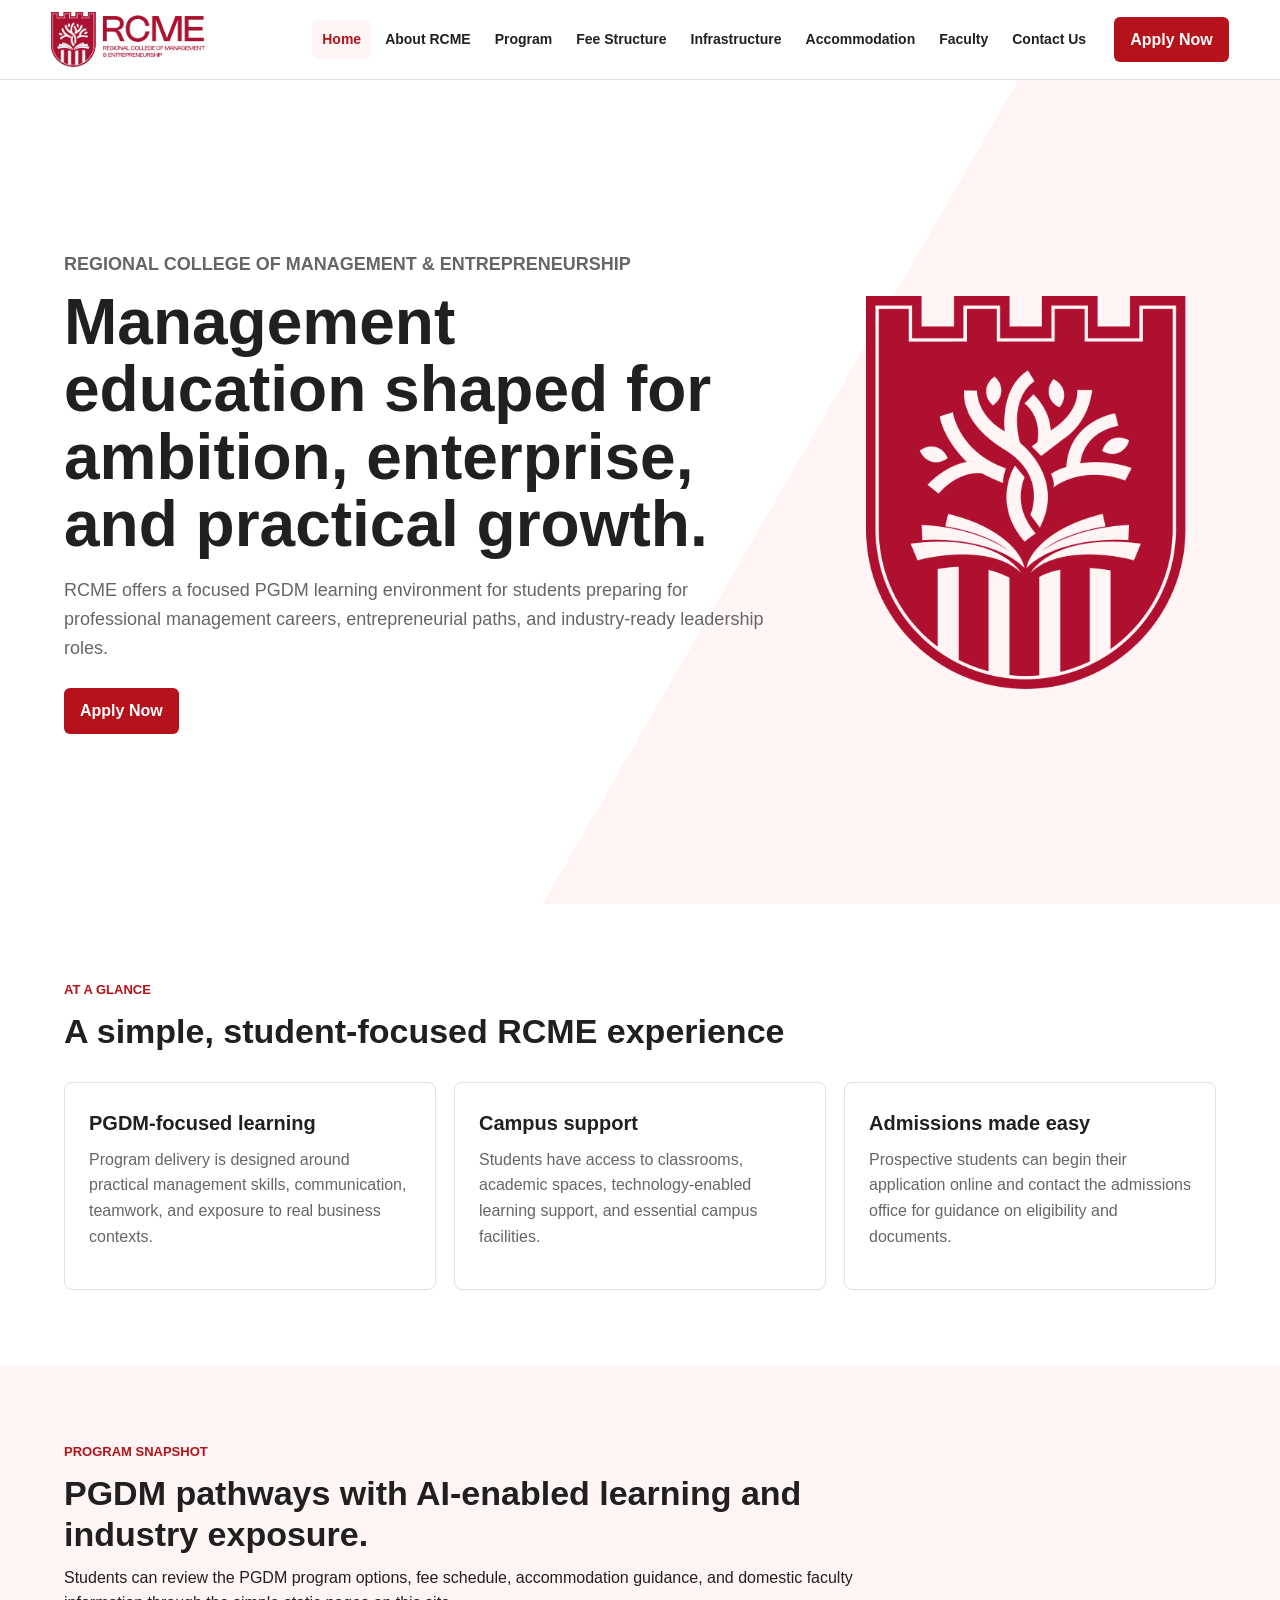
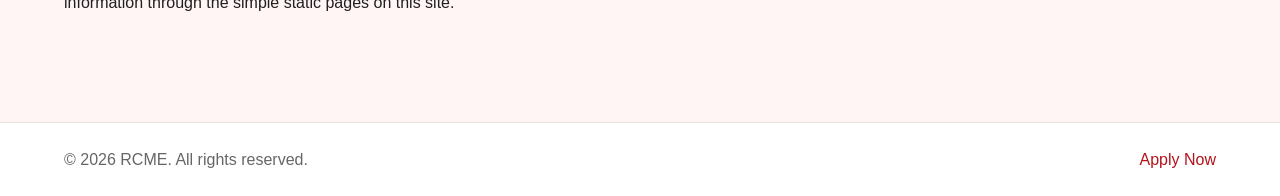
==== index.html @ aa35186c "Build RCME static website" ====
<!doctype html>
<html lang="en">
<head>
  <meta charset="utf-8">
  <meta name="viewport" content="width=device-width, initial-scale=1">
  <title>RCME | Home</title>
  <meta name="description" content="RCME official static website with program, fee, campus, accommodation, faculty, and contact information.">
  <link rel="stylesheet" href="css/styles.css">
</head>
<body>
  <header class="site-header">
    <a class="brand" href="index.html" aria-label="RCME home">
      <img src="assets/rcme_primary_red_transparent.png" alt="RCME logo">
    </a>
    <button class="nav-toggle" type="button" aria-expanded="false" aria-controls="site-nav">Menu</button>
    <nav class="site-nav" id="site-nav" aria-label="Primary navigation">
      <a href="index.html" aria-current="page">Home</a>
      <a href="about.html">About RCME</a>
      <a href="program.html">Program</a>
      <a href="fee-structure.html">Fee Structure</a>
      <a href="infra.html">Infrastructure</a>
      <a href="accommodation.html">Accommodation</a>
      <a href="faculty-domestic.html">Faculty</a>
      <a href="contact.html">Contact Us</a>
    </nav>
    <a class="apply-link" href="https://apply.rcmb.in">Apply Now</a>
  </header>

  <main>
    <section class="hero">
      <div class="hero-content">
        <p class="eyebrow">Regional College of Management & Entrepreneurship</p>
        <h1>Management education shaped for ambition, enterprise, and practical growth.</h1>
        <p>RCME offers a focused PGDM learning environment for students preparing for professional management careers, entrepreneurial paths, and industry-ready leadership roles.</p>
        <div class="hero-actions">
          <a class="button primary" href="https://apply.rcmb.in">Apply Now</a>
        </div>
      </div>
      <div class="hero-mark">
        <img src="assets/rcme_red_transparent.png" alt="RCME emblem">
      </div>
    </section>

    <section class="section">
      <div class="section-heading">
        <p class="eyebrow">At a glance</p>
        <h2>A simple, student-focused RCME experience</h2>
      </div>
      <div class="feature-grid">
        <article class="feature-card">
          <h3>PGDM-focused learning</h3>
          <p>Program delivery is designed around practical management skills, communication, teamwork, and exposure to real business contexts.</p>
        </article>
        <article class="feature-card">
          <h3>Campus support</h3>
          <p>Students have access to classrooms, academic spaces, technology-enabled learning support, and essential campus facilities.</p>
        </article>
        <article class="feature-card">
          <h3>Admissions made easy</h3>
          <p>Prospective students can begin their application online and contact the admissions office for guidance on eligibility and documents.</p>
        </article>
      </div>
    </section>

    <section class="section section-soft">
      <div class="section-heading">
        <p class="eyebrow">Program Snapshot</p>
        <h2>PGDM pathways with AI-enabled learning and industry exposure.</h2>
        <p>Students can review the PGDM program options, fee schedule, accommodation guidance, and domestic faculty information through the simple static pages on this site.</p>
      </div>
    </section>
  </main>

  <footer class="site-footer">
    <p>&copy; 2026 RCME. All rights reserved.</p>
    <a href="https://apply.rcmb.in">Apply Now</a>
  </footer>

  <script src="js/main.js"></script>
</body>
</html>
---- css/styles.css ----
:root {
  --red: #b5121b;
  --red-dark: #7f0d14;
  --ink: #211f1f;
  --muted: #666;
  --line: #e9dddd;
  --soft: #fff5f5;
  --white: #fff;
}

* {
  box-sizing: border-box;
}

body {
  margin: 0;
  color: var(--ink);
  background: var(--white);
  font-family: Arial, Helvetica, sans-serif;
  line-height: 1.6;
}

img {
  display: block;
  max-width: 100%;
}

a {
  color: var(--red);
  text-decoration: none;
}

a:hover {
  color: var(--red-dark);
}

.site-header {
  position: sticky;
  top: 0;
  z-index: 10;
  display: flex;
  align-items: center;
  gap: 18px;
  min-height: 76px;
  padding: 12px clamp(18px, 4vw, 56px);
  border-bottom: 1px solid var(--line);
  background: rgba(255, 255, 255, 0.96);
}

.brand {
  flex: 0 0 auto;
}

.brand img {
  width: 154px;
  height: auto;
}

.site-nav {
  display: flex;
  align-items: center;
  gap: 4px;
  margin-left: auto;
}

.site-nav a {
  padding: 8px 10px;
  border-radius: 6px;
  color: var(--ink);
  font-size: 14px;
  font-weight: 700;
}

.site-nav a:hover,
.site-nav a[aria-current="page"] {
  color: var(--red);
  background: var(--soft);
}

.apply-link,
.button {
  display: inline-flex;
  align-items: center;
  justify-content: center;
  min-height: 42px;
  padding: 10px 16px;
  border-radius: 6px;
  font-weight: 700;
}

.apply-link,
.button.primary {
  color: var(--white);
  background: var(--red);
}

.apply-link:hover,
.button.primary:hover {
  color: var(--white);
  background: var(--red-dark);
}

.button.secondary {
  color: var(--red);
  border: 1px solid var(--red);
  background: var(--white);
}

.nav-toggle {
  display: none;
  min-height: 40px;
  padding: 8px 12px;
  border: 1px solid var(--line);
  border-radius: 6px;
  color: var(--red);
  background: var(--white);
  font-weight: 700;
}

.hero {
  display: grid;
  grid-template-columns: minmax(0, 1.3fr) minmax(220px, 0.7fr);
  gap: clamp(28px, 5vw, 72px);
  align-items: center;
  min-height: calc(100vh - 76px);
  padding: clamp(42px, 7vw, 92px) clamp(18px, 5vw, 76px);
  background: linear-gradient(120deg, #fff 0%, #fff 58%, var(--soft) 58%, var(--soft) 100%);
}

.hero-content {
  max-width: 780px;
}

.eyebrow {
  margin: 0 0 10px;
  color: var(--red);
  font-size: 13px;
  font-weight: 800;
  letter-spacing: 0;
  text-transform: uppercase;
}

h1,
h2,
h3,
p {
  margin-top: 0;
}

h1 {
  margin-bottom: 18px;
  font-size: clamp(36px, 6vw, 64px);
  line-height: 1.05;
}

h2 {
  margin-bottom: 10px;
  font-size: clamp(24px, 3vw, 34px);
  line-height: 1.2;
}

h3 {
  margin-bottom: 8px;
  font-size: 20px;
}

.hero p,
.page-hero p {
  color: var(--muted);
  font-size: 18px;
}

.hero-actions {
  display: flex;
  flex-wrap: wrap;
  gap: 12px;
  margin-top: 26px;
}

.hero-mark {
  display: grid;
  place-items: center;
}

.hero-mark img {
  width: min(320px, 70vw);
}

.section,
.page {
  padding: clamp(36px, 6vw, 76px) clamp(18px, 5vw, 76px);
}

.section-soft {
  background: var(--soft);
}

.compact-section {
  padding-right: 0;
  padding-left: 0;
}

.section-heading,
.page-hero {
  max-width: 860px;
  margin-bottom: 30px;
}

.page-hero {
  padding-bottom: 24px;
  border-bottom: 1px solid var(--line);
}

.feature-grid {
  display: grid;
  grid-template-columns: repeat(3, minmax(0, 1fr));
  gap: 18px;
}

.feature-card,
.info-panel,
.contact-panel,
.faculty-row {
  border: 1px solid var(--line);
  border-radius: 8px;
  background: var(--white);
}

.feature-card,
.info-panel {
  padding: 24px;
}

.feature-card p,
.info-panel p,
.faculty-row p,
.contact-panel p {
  color: var(--muted);
}

.content-grid {
  display: grid;
  grid-template-columns: minmax(0, 1.4fr) minmax(260px, 0.6fr);
  gap: 28px;
  align-items: start;
}

.check-list {
  margin: 0;
  padding-left: 20px;
}

.check-list li {
  margin-bottom: 8px;
}

.table-wrap {
  overflow-x: auto;
  border: 1px solid var(--line);
  border-radius: 8px;
}

table {
  width: 100%;
  border-collapse: collapse;
  min-width: 560px;
}

th,
td {
  padding: 16px;
  border-bottom: 1px solid var(--line);
  text-align: left;
}

th {
  color: var(--white);
  background: var(--red);
}

tr:last-child td {
  border-bottom: 0;
}

.faculty-list {
  display: grid;
  gap: 16px;
}

.contact-panel {
  display: grid;
  grid-template-columns: minmax(0, 1fr) auto;
  gap: 22px;
  align-items: center;
  padding: 24px;
}

.faculty-row {
  padding: 24px;
}

.text-link {
  font-weight: 800;
  white-space: nowrap;
}

.contact-details {
  min-width: min(320px, 100%);
  padding: 20px;
  border-radius: 8px;
  background: var(--soft);
}

.site-footer {
  display: flex;
  justify-content: space-between;
  gap: 16px;
  padding: 24px clamp(18px, 5vw, 76px);
  color: var(--muted);
  border-top: 1px solid var(--line);
}

.site-footer p {
  margin: 0;
}

@media (max-width: 1080px) {
  .site-header {
    align-items: flex-start;
    flex-wrap: wrap;
  }

  .nav-toggle {
    display: inline-flex;
    margin-left: auto;
  }

  .site-nav {
    display: none;
    flex-basis: 100%;
    flex-direction: column;
    align-items: stretch;
    order: 4;
    margin-left: 0;
  }

  .site-nav.is-open {
    display: flex;
  }

  .site-nav a {
    padding: 10px 0;
  }

  .apply-link {
    order: 3;
  }
}

@media (max-width: 760px) {
  .site-header {
    gap: 10px;
  }

  .brand img {
    width: 128px;
  }

  .apply-link {
    width: 100%;
    order: 5;
  }

  .hero {
    grid-template-columns: 1fr;
    min-height: auto;
    background: var(--white);
  }

  .hero-mark {
    justify-content: start;
    padding: 18px;
    border-radius: 8px;
    background: var(--soft);
  }

  .feature-grid,
  .content-grid,
  .faculty-row,
  .contact-panel {
    grid-template-columns: 1fr;
  }

  .site-footer {
    flex-direction: column;
  }
}
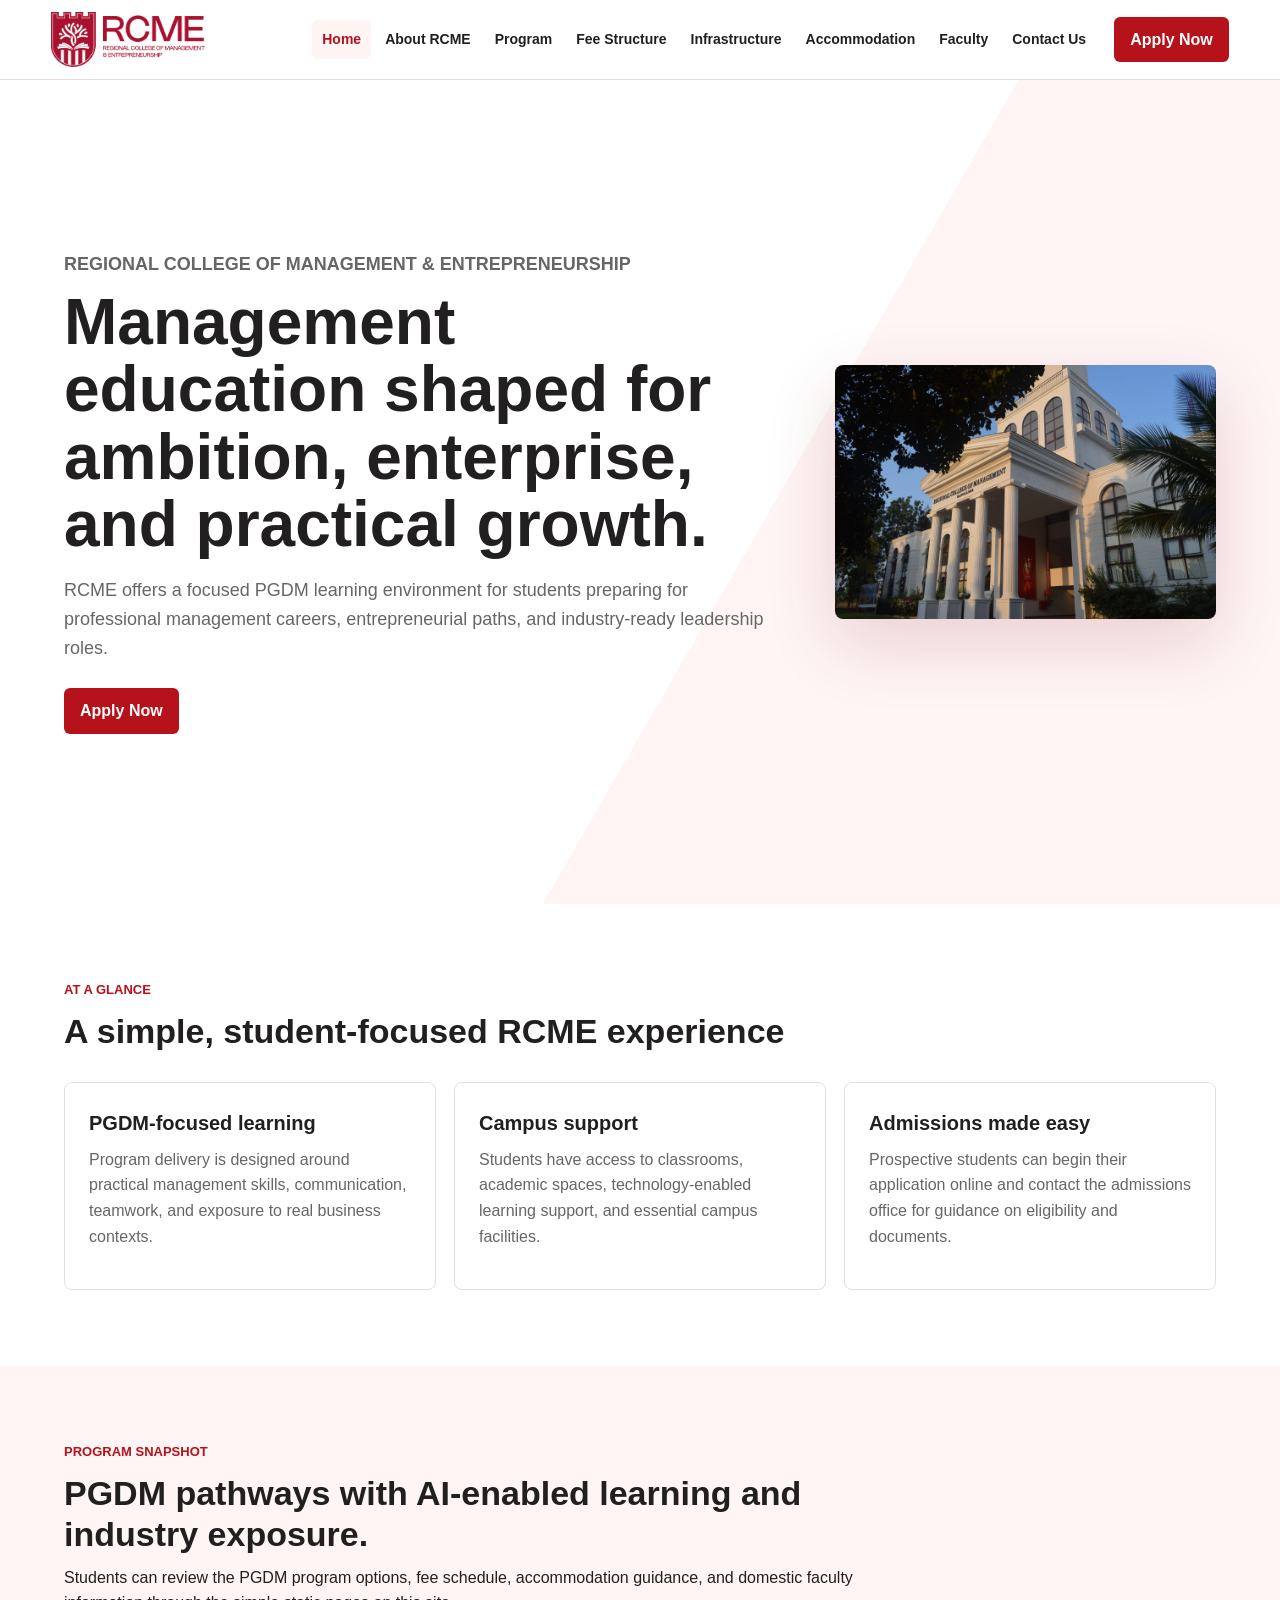
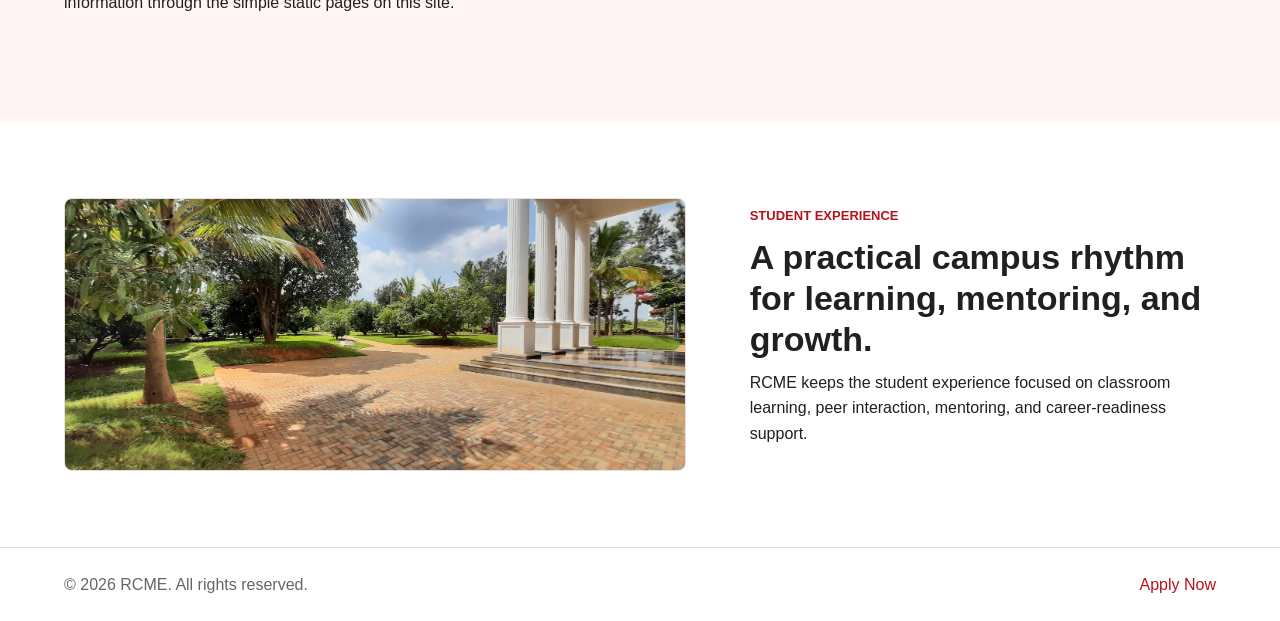
==== commit b1a9a08e: "Add home page imagery" ====
--- a/index.html
+++ b/index.html
@@ -36,8 +36,8 @@
           <a class="button primary" href="https://apply.rcmb.in">Apply Now</a>
         </div>
       </div>
-      <div class="hero-mark">
-        <img src="assets/rcme_red_transparent.png" alt="RCME emblem">
+      <div class="hero-photo">
+        <img src="assets/home-hero.jpg" alt="RCME campus learning environment">
       </div>
     </section>
 
@@ -69,6 +69,17 @@
         <p>Students can review the PGDM program options, fee schedule, accommodation guidance, and domestic faculty information through the simple static pages on this site.</p>
       </div>
     </section>
+
+    <section class="section home-visual-section">
+      <figure class="home-feature-image">
+        <img src="assets/home-feature.jpg" alt="RCME student experience">
+      </figure>
+      <div class="home-feature-copy">
+        <p class="eyebrow">Student Experience</p>
+        <h2>A practical campus rhythm for learning, mentoring, and growth.</h2>
+        <p>RCME keeps the student experience focused on classroom learning, peer interaction, mentoring, and career-readiness support.</p>
+      </div>
+    </section>
   </main>
 
   <footer class="site-footer">
--- a/css/styles.css
+++ b/css/styles.css
@@ -177,13 +177,40 @@
   margin-top: 26px;
 }
 
-.hero-mark {
-  display: grid;
-  place-items: center;
-}
-
-.hero-mark img {
-  width: min(320px, 70vw);
+.hero-photo {
+  overflow: hidden;
+  border-radius: 8px;
+  box-shadow: 0 24px 70px rgba(127, 13, 20, 0.16);
+}
+
+.hero-photo img {
+  width: 100%;
+  aspect-ratio: 3 / 2;
+  object-fit: cover;
+}
+
+.home-visual-section {
+  display: grid;
+  grid-template-columns: minmax(0, 1fr) minmax(280px, 0.75fr);
+  gap: clamp(24px, 5vw, 64px);
+  align-items: center;
+}
+
+.home-feature-image {
+  margin: 0;
+  overflow: hidden;
+  border-radius: 8px;
+  border: 1px solid var(--line);
+}
+
+.home-feature-image img {
+  width: 100%;
+  aspect-ratio: 16 / 7;
+  object-fit: cover;
+}
+
+.home-feature-copy {
+  max-width: 560px;
 }
 
 .section,
@@ -215,6 +242,37 @@
   display: grid;
   grid-template-columns: repeat(3, minmax(0, 1fr));
   gap: 18px;
+}
+
+.media-grid {
+  display: grid;
+  grid-template-columns: repeat(2, minmax(0, 1fr));
+  gap: 18px;
+  margin-bottom: clamp(28px, 5vw, 54px);
+}
+
+.media-grid-large {
+  grid-template-columns: repeat(4, minmax(0, 1fr));
+}
+
+.media-card {
+  margin: 0;
+  overflow: hidden;
+  border: 1px solid var(--line);
+  border-radius: 8px;
+  background: var(--white);
+}
+
+.media-card img {
+  width: 100%;
+  aspect-ratio: 4 / 3;
+  object-fit: cover;
+}
+
+.media-card figcaption {
+  padding: 14px 16px 16px;
+  color: var(--muted);
+  font-size: 14px;
 }
 
 .feature-card,
@@ -285,6 +343,48 @@
 .faculty-list {
   display: grid;
   gap: 16px;
+}
+
+.faculty-grid {
+  display: grid;
+  grid-template-columns: repeat(2, minmax(0, 1fr));
+  gap: 18px;
+}
+
+.faculty-card {
+  display: grid;
+  grid-template-columns: 140px minmax(0, 1fr);
+  gap: 18px;
+  align-items: start;
+  padding: 18px;
+  border: 1px solid var(--line);
+  border-radius: 8px;
+  background: var(--white);
+}
+
+.faculty-card img {
+  width: 140px;
+  aspect-ratio: 1 / 1;
+  border-radius: 8px;
+  object-fit: cover;
+  background: var(--soft);
+}
+
+.faculty-card h2 {
+  margin-bottom: 4px;
+  font-size: 20px;
+}
+
+.faculty-role {
+  margin-bottom: 10px;
+  color: var(--red);
+  font-weight: 800;
+}
+
+.faculty-focus {
+  margin-bottom: 0;
+  color: var(--ink);
+  font-weight: 700;
 }
 
 .contact-panel {
@@ -377,20 +477,31 @@
     background: var(--white);
   }
 
-  .hero-mark {
-    justify-content: start;
-    padding: 18px;
-    border-radius: 8px;
-    background: var(--soft);
-  }
-
   .feature-grid,
+  .faculty-grid,
+  .media-grid,
+  .media-grid-large,
+  .home-visual-section,
   .content-grid,
   .faculty-row,
   .contact-panel {
     grid-template-columns: 1fr;
   }
 
+  .home-feature-image img {
+    aspect-ratio: 4 / 3;
+  }
+
+  .faculty-card {
+    grid-template-columns: 96px minmax(0, 1fr);
+    gap: 14px;
+    padding: 14px;
+  }
+
+  .faculty-card img {
+    width: 96px;
+  }
+
   .site-footer {
     flex-direction: column;
   }
